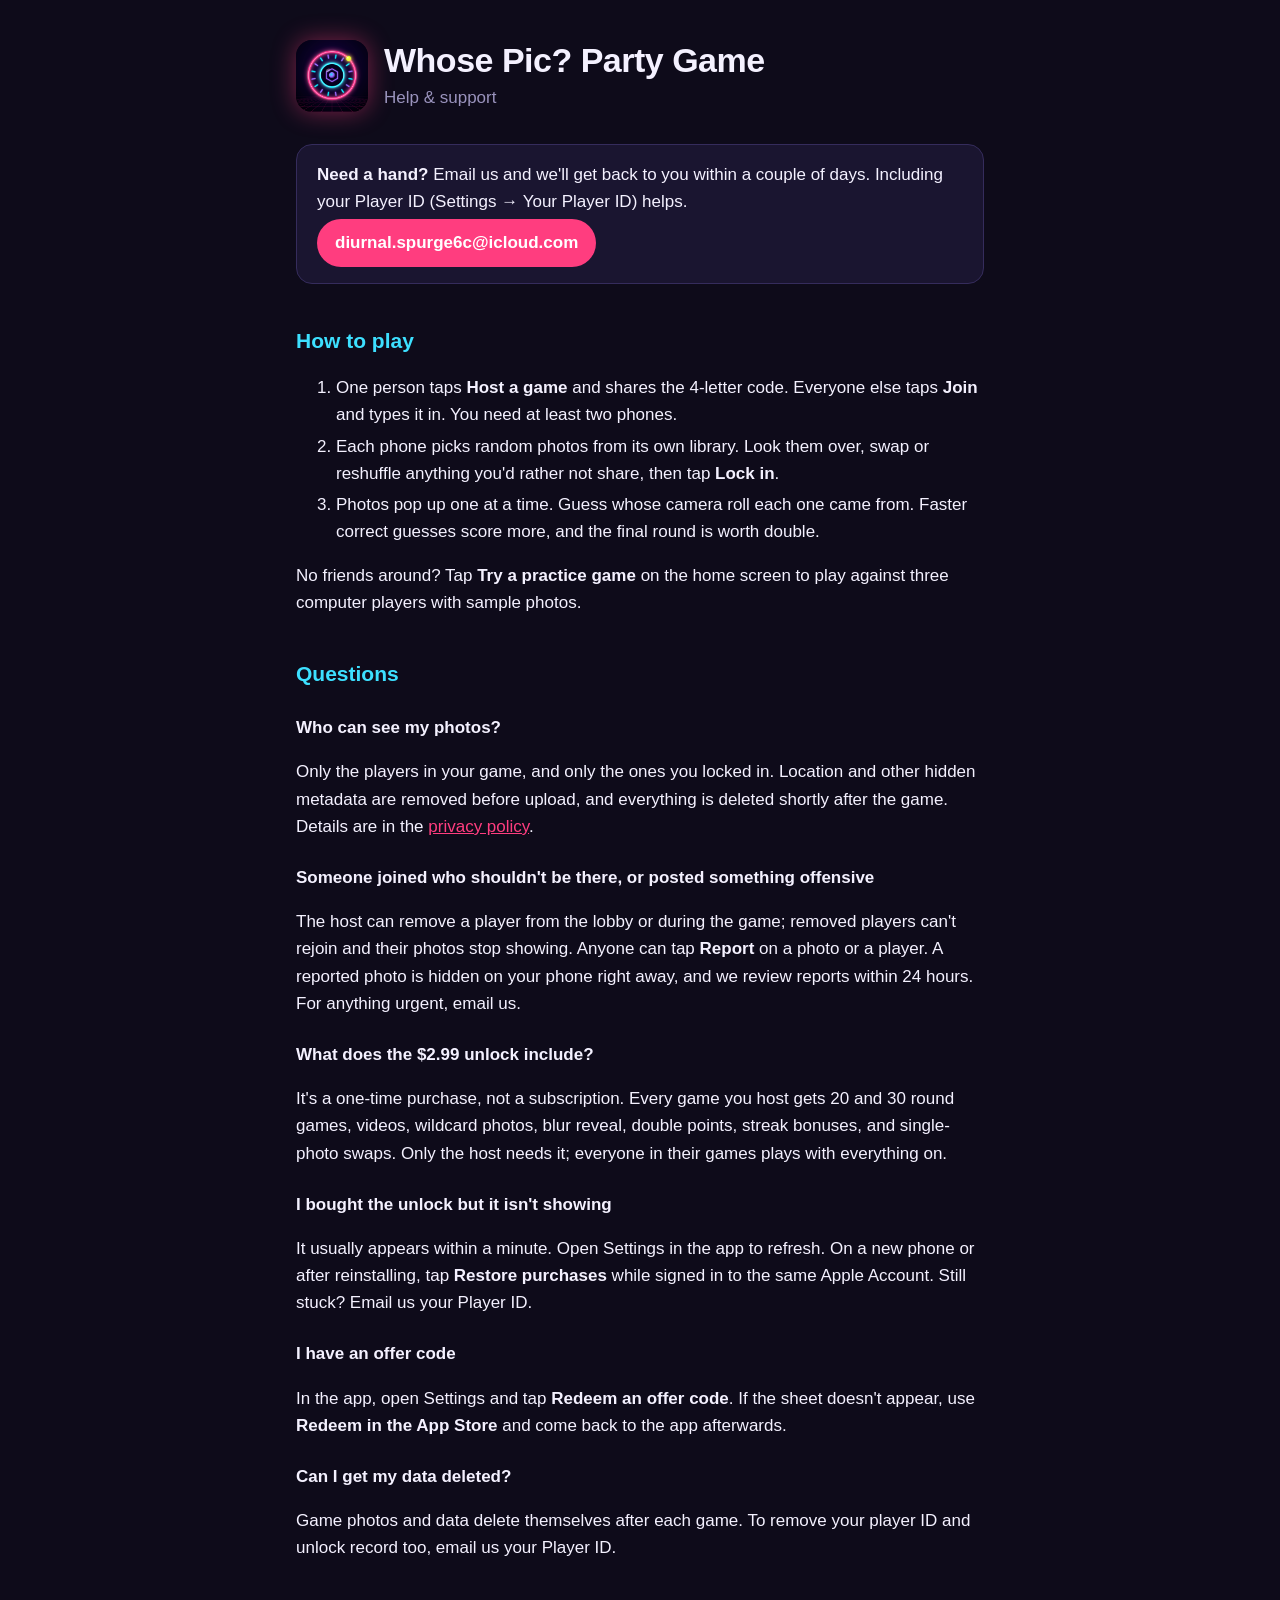
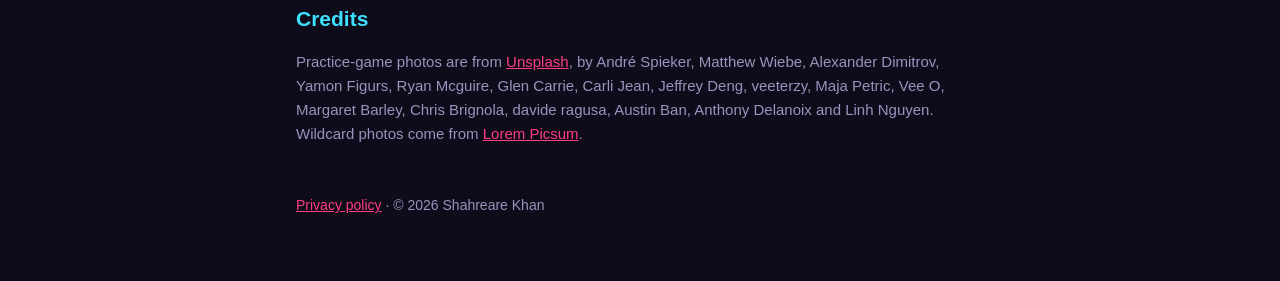
==== index.html @ dfe9517f "Add the support and privacy policy pages Static pages for App Store Connect's Support URL and Privac" ====
<!doctype html>
<html lang="en">
<head>
  <meta charset="utf-8">
  <meta name="viewport" content="width=device-width, initial-scale=1">
  <title>Whose Pic? Help</title>
  <meta name="description" content="Help and support for Whose Pic? Party Game: how to play, purchases, privacy and contact.">
  <link rel="stylesheet" href="style.css">
  <link rel="icon" href="icon.png">
</head>
<body>
<main>
  <header>
    <img src="icon.png" alt="Whose Pic? app icon">
    <div>
      <h1>Whose Pic? Party Game</h1>
      <p>Help &amp; support</p>
    </div>
  </header>

  <div class="card">
    <strong>Need a hand?</strong> Email us and we'll get back to you within a couple of days. Including your Player ID (Settings → Your Player ID) helps.<br>
    <a class="contact" href="mailto:diurnal.spurge6c@icloud.com">diurnal.spurge6c@icloud.com</a>
  </div>

  <h2>How to play</h2>
  <ol>
    <li>One person taps <strong>Host a game</strong> and shares the 4-letter code. Everyone else taps <strong>Join</strong> and types it in. You need at least two phones.</li>
    <li>Each phone picks random photos from its own library. Look them over, swap or reshuffle anything you'd rather not share, then tap <strong>Lock in</strong>.</li>
    <li>Photos pop up one at a time. Guess whose camera roll each one came from. Faster correct guesses score more, and the final round is worth double.</li>
  </ol>
  <p>No friends around? Tap <strong>Try a practice game</strong> on the home screen to play against three computer players with sample photos.</p>

  <h2>Questions</h2>

  <h3>Who can see my photos?</h3>
  <p>Only the players in your game, and only the ones you locked in. Location and other hidden metadata are removed before upload, and everything is deleted shortly after the game. Details are in the <a href="privacy/">privacy policy</a>.</p>

  <h3>Someone joined who shouldn't be there, or posted something offensive</h3>
  <p>The host can remove a player from the lobby or during the game; removed players can't rejoin and their photos stop showing. Anyone can tap <strong>Report</strong> on a photo or a player. A reported photo is hidden on your phone right away, and we review reports within 24 hours. For anything urgent, email us.</p>

  <h3>What does the $2.99 unlock include?</h3>
  <p>It's a one-time purchase, not a subscription. Every game you host gets 20 and 30 round games, videos, wildcard photos, blur reveal, double points, streak bonuses, and single-photo swaps. Only the host needs it; everyone in their games plays with everything on.</p>

  <h3>I bought the unlock but it isn't showing</h3>
  <p>It usually appears within a minute. Open Settings in the app to refresh. On a new phone or after reinstalling, tap <strong>Restore purchases</strong> while signed in to the same Apple Account. Still stuck? Email us your Player ID.</p>

  <h3>I have an offer code</h3>
  <p>In the app, open Settings and tap <strong>Redeem an offer code</strong>. If the sheet doesn't appear, use <strong>Redeem in the App Store</strong> and come back to the app afterwards.</p>

  <h3>Can I get my data deleted?</h3>
  <p>Game photos and data delete themselves after each game. To remove your player ID and unlock record too, email us your Player ID.</p>

  <h2>Credits</h2>
  <p class="muted">Practice-game photos are from <a href="https://unsplash.com">Unsplash</a>, by André Spieker, Matthew Wiebe, Alexander Dimitrov, Yamon Figurs, Ryan Mcguire, Glen Carrie, Carli Jean, Jeffrey Deng, veeterzy, Maja Petric, Vee O, Margaret Barley, Chris Brignola, davide ragusa, Austin Ban, Anthony Delanoix and Linh Nguyen. Wildcard photos come from <a href="https://picsum.photos">Lorem Picsum</a>.</p>

  <footer><a href="privacy/">Privacy policy</a> · © 2026 Shahreare Khan</footer>
</main>
</body>
</html>
---- style.css ----
:root {
  --bg: #0e0b1a;
  --surface: #1a1530;
  --border: #352c5c;
  --text: #f4f1ff;
  --muted: #9a93bd;
  --accent: #ff3d7f;
  --cyan: #3de0ff;
  --gold: #ffc43d;
}

* { box-sizing: border-box; }

body {
  margin: 0;
  background: var(--bg);
  color: var(--text);
  font: 17px/1.6 -apple-system, BlinkMacSystemFont, "Segoe UI", Roboto, Helvetica, Arial, sans-serif;
}

main {
  max-width: 720px;
  margin: 0 auto;
  padding: 40px 16px 64px;
}

header {
  display: flex;
  align-items: center;
  gap: 16px;
  margin-bottom: 32px;
}

header img {
  width: 72px;
  height: 72px;
  border-radius: 16px;
  box-shadow: 0 0 24px rgba(255, 61, 127, 0.45);
}

h1 {
  margin: 0;
  font-size: 34px;
  line-height: 1.15;
  letter-spacing: -0.5px;
}

h1 + p { margin: 4px 0 0; color: var(--muted); }

h2 {
  margin: 40px 0 8px;
  font-size: 21px;
  color: var(--cyan);
}

h3 { margin: 24px 0 4px; font-size: 17px; }

a { color: var(--accent); }

.card {
  background: var(--surface);
  border: 1px solid var(--border);
  border-radius: 16px;
  padding: 16px 20px;
  margin: 16px 0;
}

.contact {
  display: inline-block;
  margin-top: 4px;
  padding: 10px 18px;
  border-radius: 999px;
  background: var(--accent);
  color: #fff;
  font-weight: 700;
  text-decoration: none;
  word-break: break-all;
}

ul { padding-left: 22px; }
li { margin: 4px 0; }

table {
  width: 100%;
  border-collapse: collapse;
  font-size: 15px;
}

th, td {
  text-align: left;
  vertical-align: top;
  padding: 8px 8px 8px 0;
  border-bottom: 1px solid var(--border);
}

th { color: var(--muted); font-weight: 600; }

.muted { color: var(--muted); font-size: 15px; }

footer {
  margin-top: 48px;
  color: var(--muted);
  font-size: 14px;
}
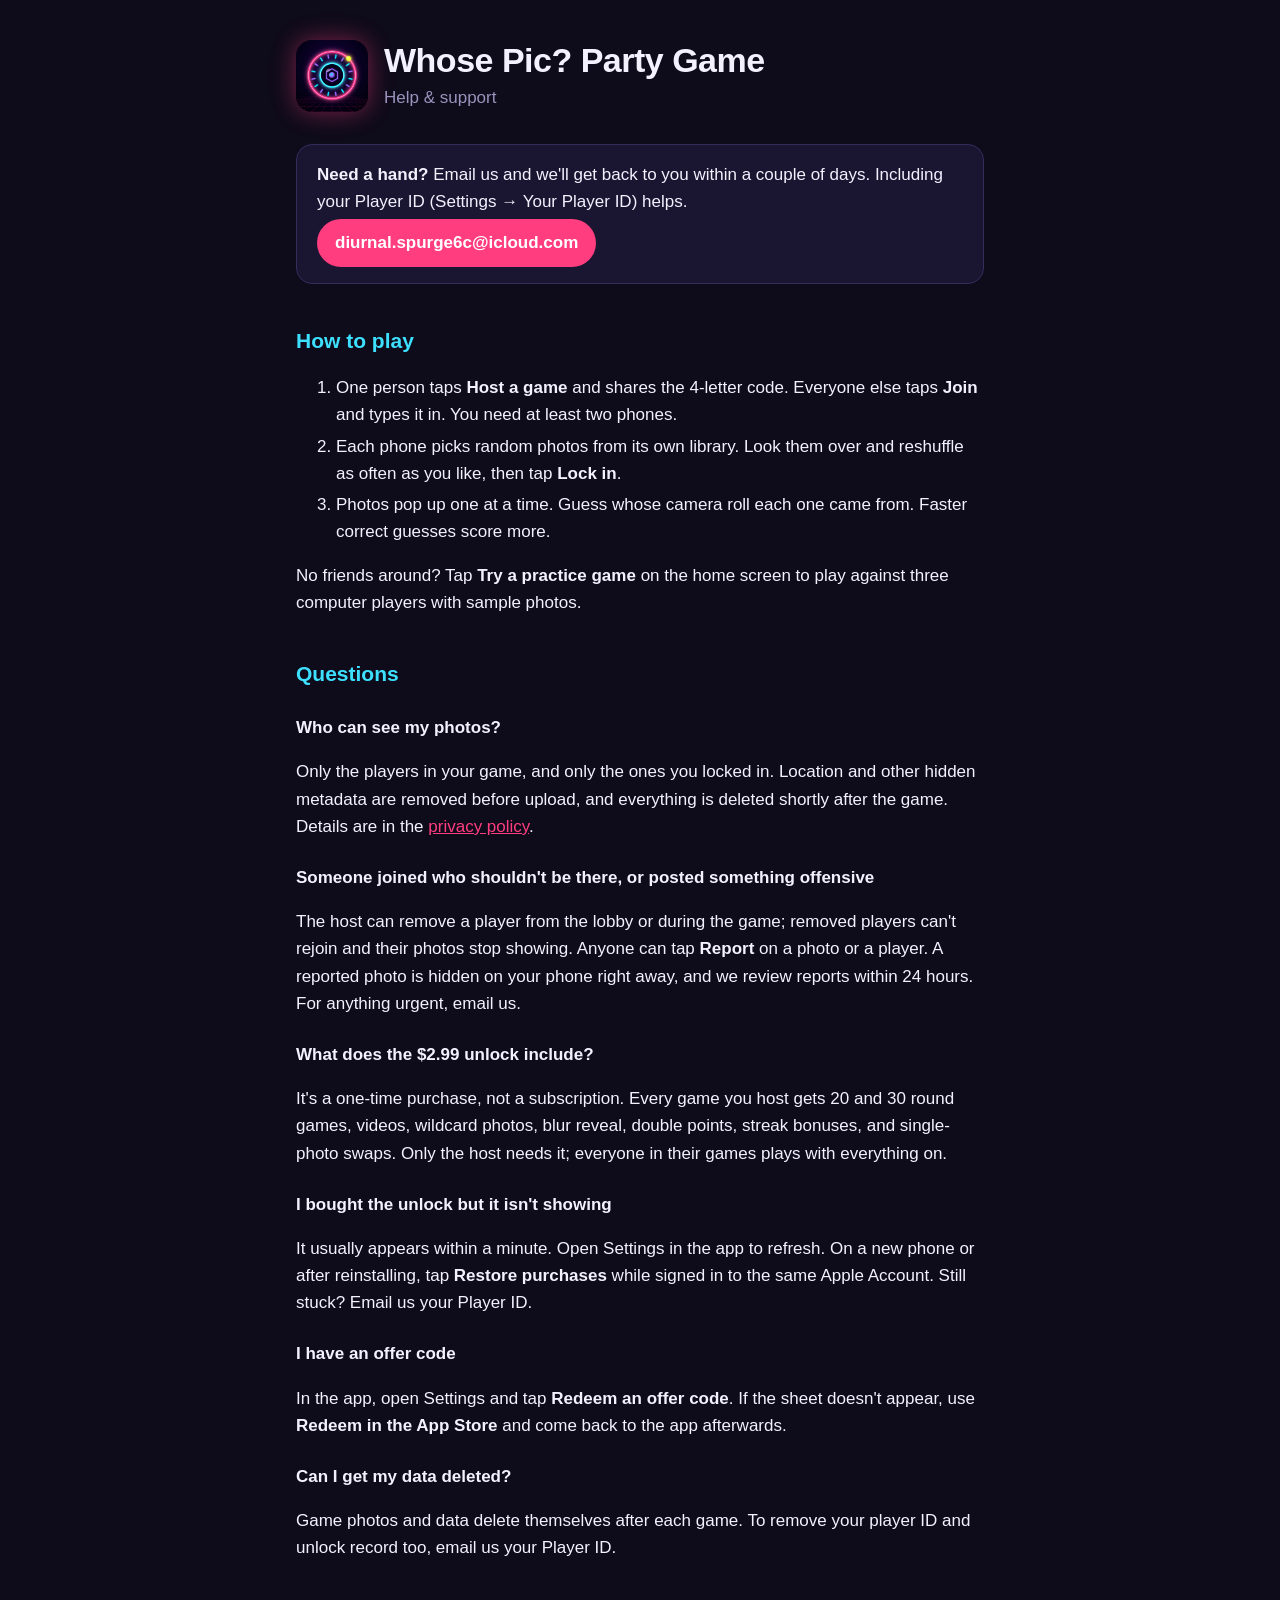
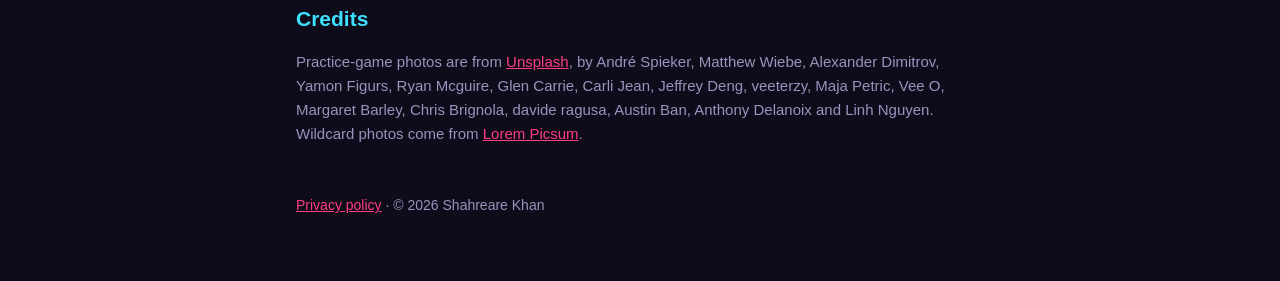
==== commit dbfd93c2: "Fix the listing and site copy: swaps and 2x rounds are part of the unlock Free players reshuffle; si" ====
--- a/index.html
+++ b/index.html
@@ -26,8 +26,8 @@
   <h2>How to play</h2>
   <ol>
     <li>One person taps <strong>Host a game</strong> and shares the 4-letter code. Everyone else taps <strong>Join</strong> and types it in. You need at least two phones.</li>
-    <li>Each phone picks random photos from its own library. Look them over, swap or reshuffle anything you'd rather not share, then tap <strong>Lock in</strong>.</li>
-    <li>Photos pop up one at a time. Guess whose camera roll each one came from. Faster correct guesses score more, and the final round is worth double.</li>
+    <li>Each phone picks random photos from its own library. Look them over and reshuffle as often as you like, then tap <strong>Lock in</strong>.</li>
+    <li>Photos pop up one at a time. Guess whose camera roll each one came from. Faster correct guesses score more.</li>
   </ol>
   <p>No friends around? Tap <strong>Try a practice game</strong> on the home screen to play against three computer players with sample photos.</p>
 
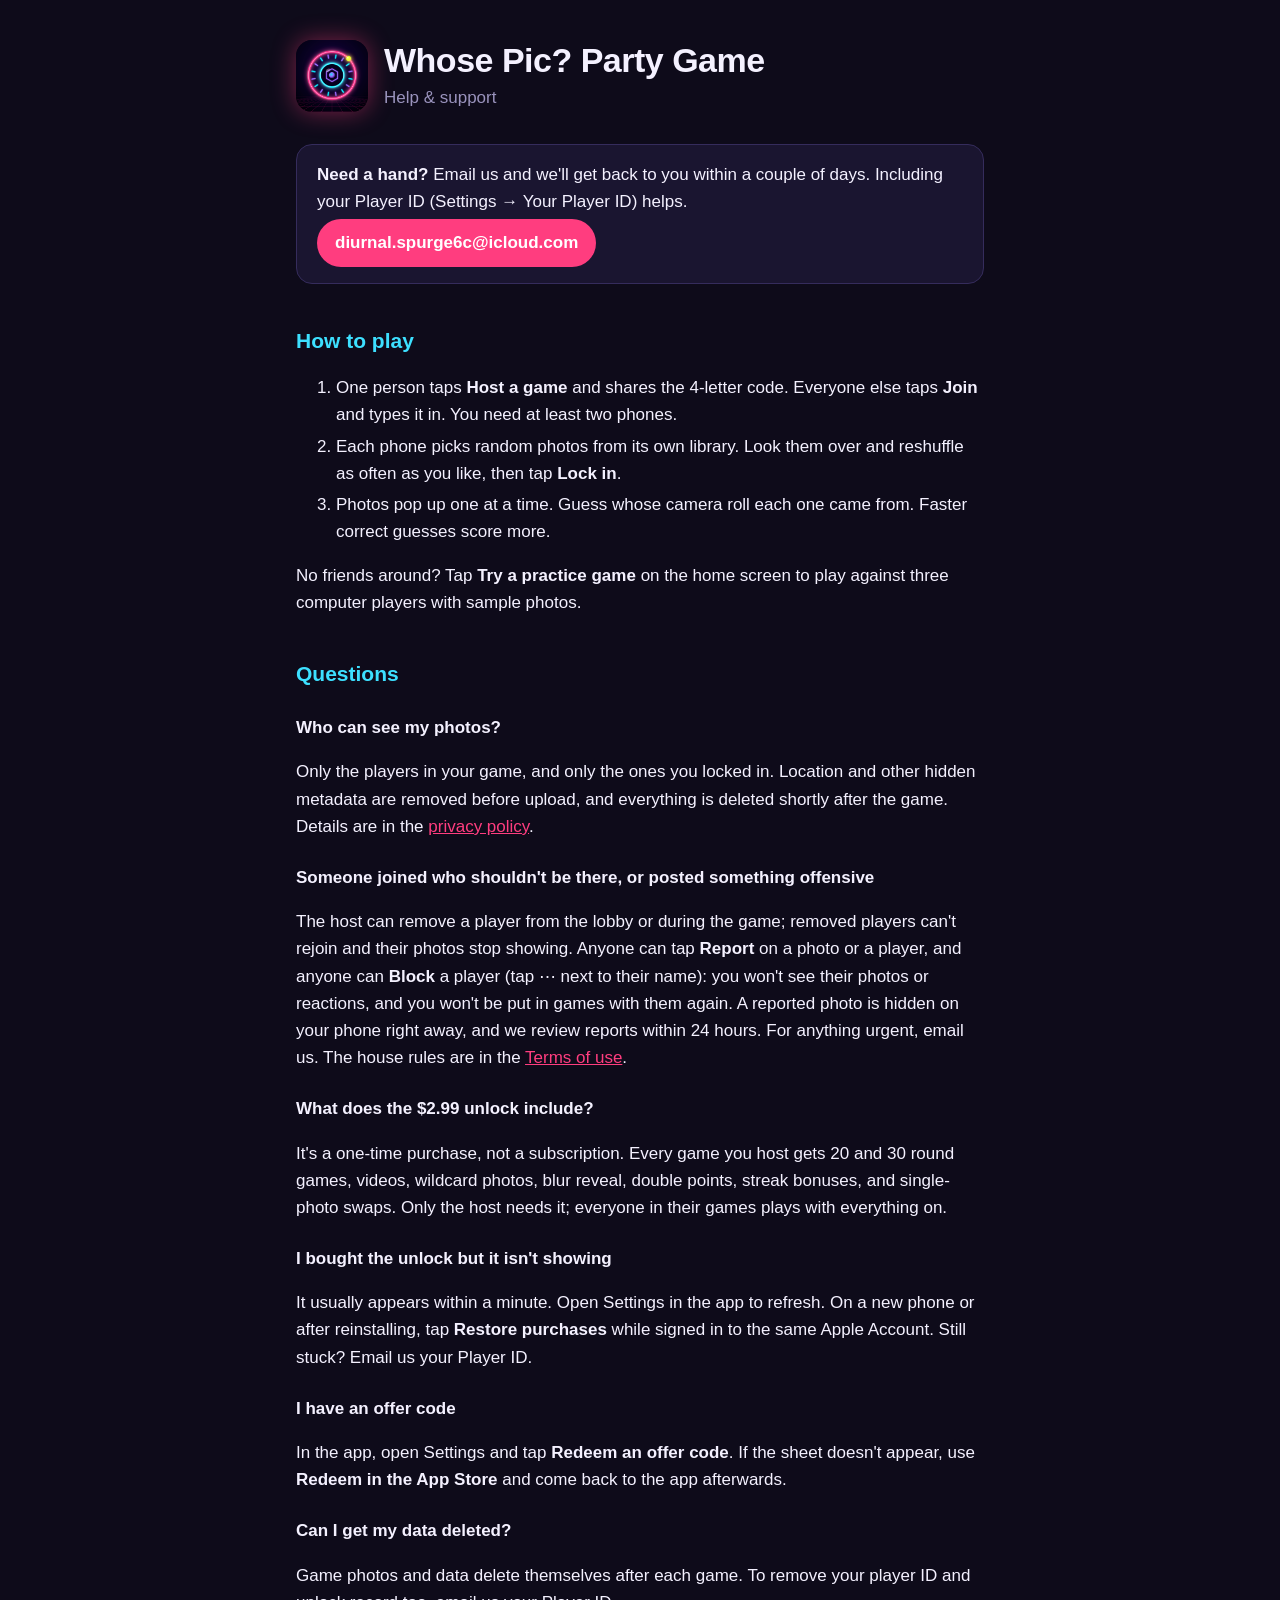
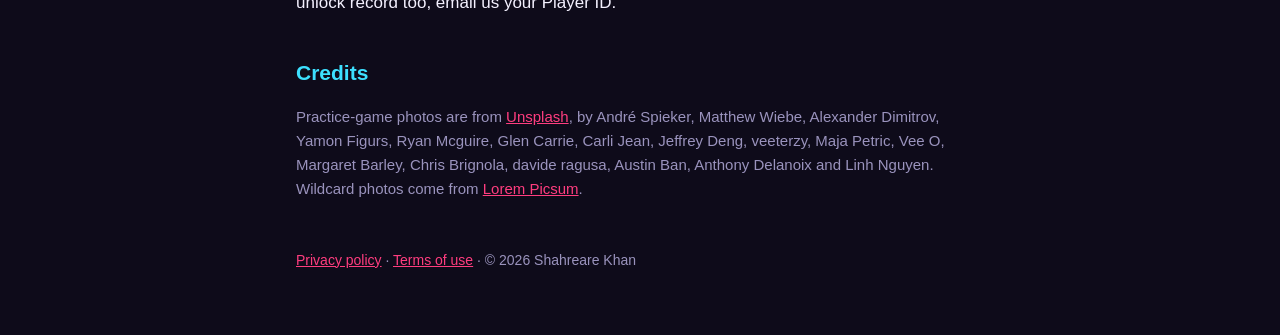
==== commit aad91f88: "Add the Terms of use page; mention blocking on the help and privacy pages Co-Authored-By: Claude Opu" ====
--- a/index.html
+++ b/index.html
@@ -37,7 +37,7 @@
   <p>Only the players in your game, and only the ones you locked in. Location and other hidden metadata are removed before upload, and everything is deleted shortly after the game. Details are in the <a href="privacy/">privacy policy</a>.</p>
 
   <h3>Someone joined who shouldn't be there, or posted something offensive</h3>
-  <p>The host can remove a player from the lobby or during the game; removed players can't rejoin and their photos stop showing. Anyone can tap <strong>Report</strong> on a photo or a player. A reported photo is hidden on your phone right away, and we review reports within 24 hours. For anything urgent, email us.</p>
+  <p>The host can remove a player from the lobby or during the game; removed players can't rejoin and their photos stop showing. Anyone can tap <strong>Report</strong> on a photo or a player, and anyone can <strong>Block</strong> a player (tap ⋯ next to their name): you won't see their photos or reactions, and you won't be put in games with them again. A reported photo is hidden on your phone right away, and we review reports within 24 hours. For anything urgent, email us. The house rules are in the <a href="terms/">Terms of use</a>.</p>
 
   <h3>What does the $2.99 unlock include?</h3>
   <p>It's a one-time purchase, not a subscription. Every game you host gets 20 and 30 round games, videos, wildcard photos, blur reveal, double points, streak bonuses, and single-photo swaps. Only the host needs it; everyone in their games plays with everything on.</p>
@@ -54,7 +54,7 @@
   <h2>Credits</h2>
   <p class="muted">Practice-game photos are from <a href="https://unsplash.com">Unsplash</a>, by André Spieker, Matthew Wiebe, Alexander Dimitrov, Yamon Figurs, Ryan Mcguire, Glen Carrie, Carli Jean, Jeffrey Deng, veeterzy, Maja Petric, Vee O, Margaret Barley, Chris Brignola, davide ragusa, Austin Ban, Anthony Delanoix and Linh Nguyen. Wildcard photos come from <a href="https://picsum.photos">Lorem Picsum</a>.</p>
 
-  <footer><a href="privacy/">Privacy policy</a> · © 2026 Shahreare Khan</footer>
+  <footer><a href="privacy/">Privacy policy</a> · <a href="terms/">Terms of use</a> · © 2026 Shahreare Khan</footer>
 </main>
 </body>
 </html>
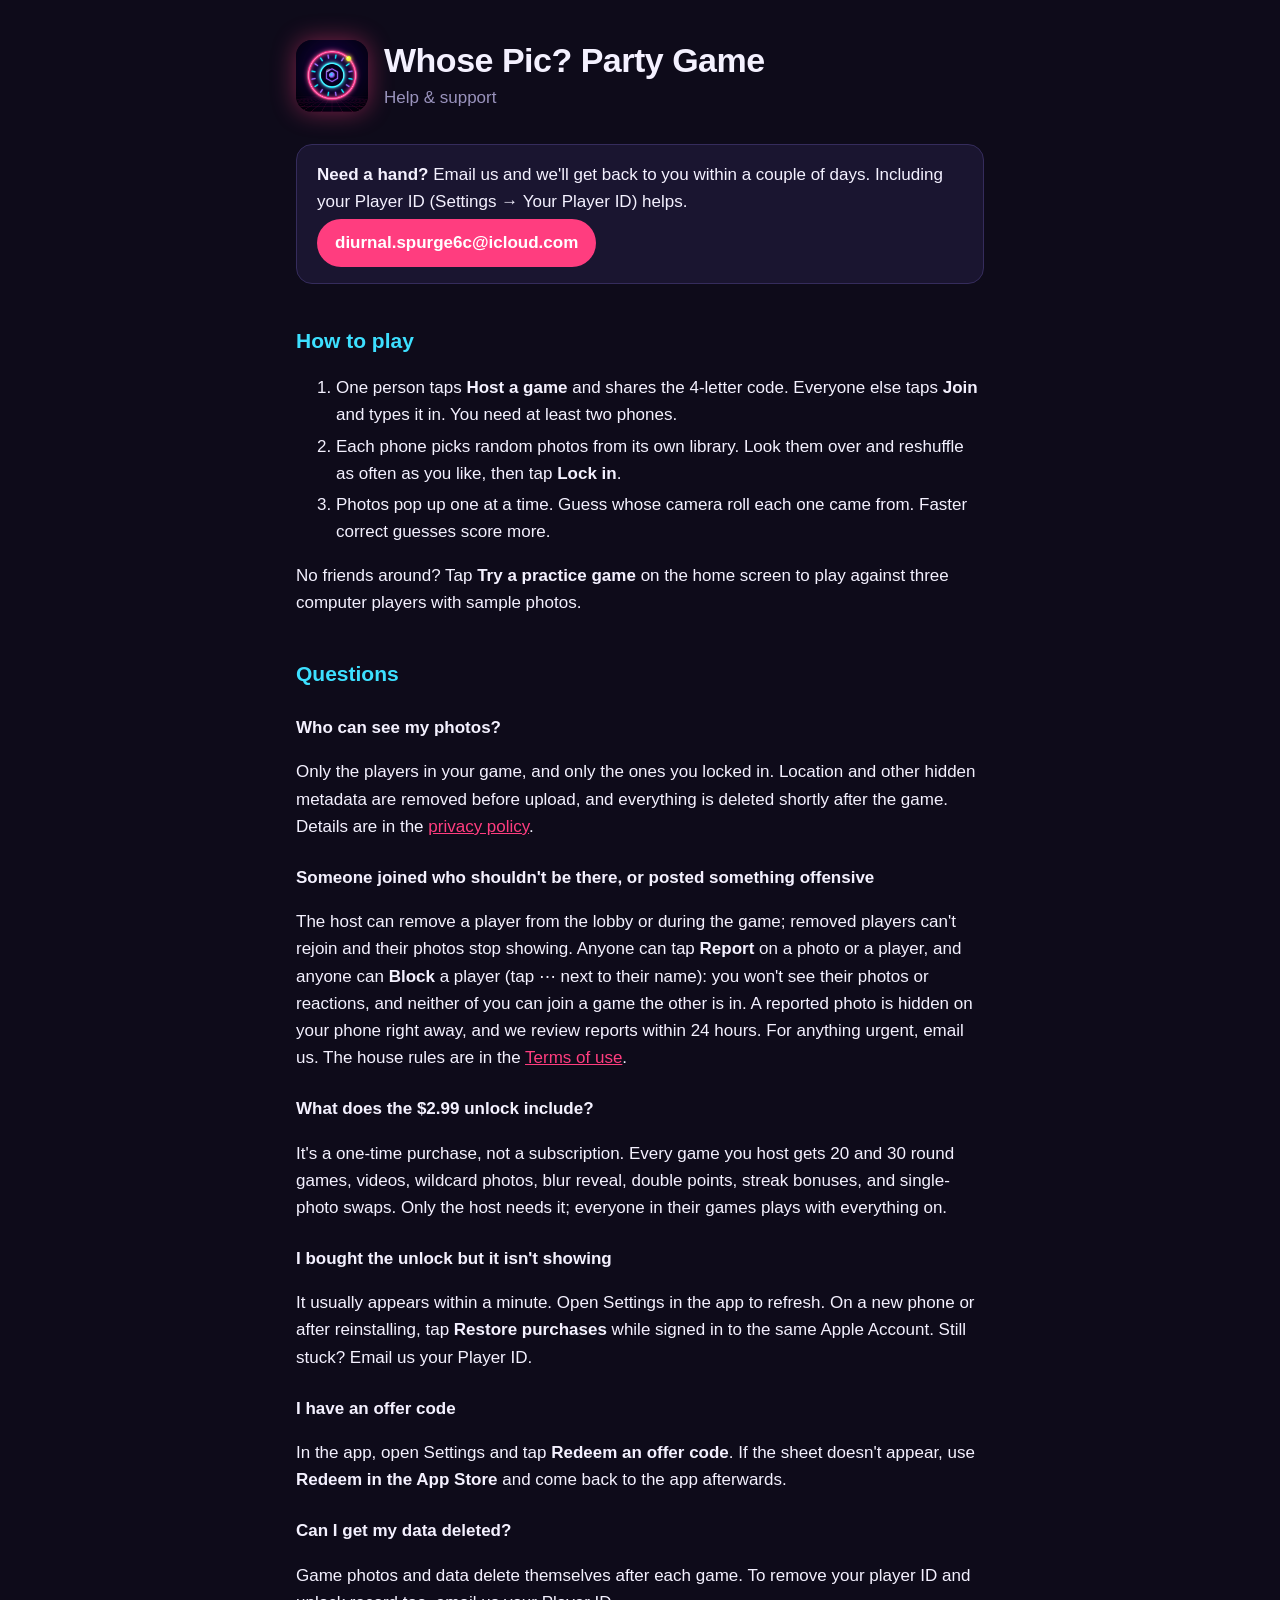
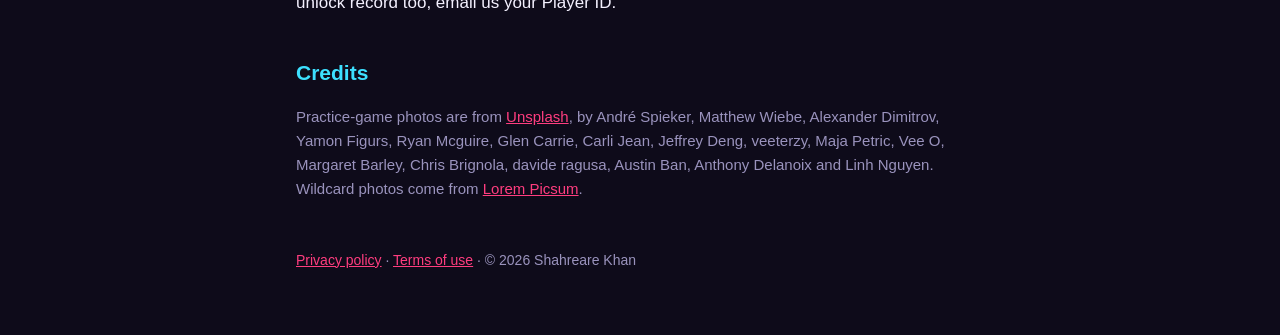
==== commit e1297d49: "Block copy says what the server enforces: neither player can join a game the other is in The privacy" ====
--- a/index.html
+++ b/index.html
@@ -37,7 +37,7 @@
   <p>Only the players in your game, and only the ones you locked in. Location and other hidden metadata are removed before upload, and everything is deleted shortly after the game. Details are in the <a href="privacy/">privacy policy</a>.</p>
 
   <h3>Someone joined who shouldn't be there, or posted something offensive</h3>
-  <p>The host can remove a player from the lobby or during the game; removed players can't rejoin and their photos stop showing. Anyone can tap <strong>Report</strong> on a photo or a player, and anyone can <strong>Block</strong> a player (tap ⋯ next to their name): you won't see their photos or reactions, and you won't be put in games with them again. A reported photo is hidden on your phone right away, and we review reports within 24 hours. For anything urgent, email us. The house rules are in the <a href="terms/">Terms of use</a>.</p>
+  <p>The host can remove a player from the lobby or during the game; removed players can't rejoin and their photos stop showing. Anyone can tap <strong>Report</strong> on a photo or a player, and anyone can <strong>Block</strong> a player (tap ⋯ next to their name): you won't see their photos or reactions, and neither of you can join a game the other is in. A reported photo is hidden on your phone right away, and we review reports within 24 hours. For anything urgent, email us. The house rules are in the <a href="terms/">Terms of use</a>.</p>
 
   <h3>What does the $2.99 unlock include?</h3>
   <p>It's a one-time purchase, not a subscription. Every game you host gets 20 and 30 round games, videos, wildcard photos, blur reveal, double points, streak bonuses, and single-photo swaps. Only the host needs it; everyone in their games plays with everything on.</p>
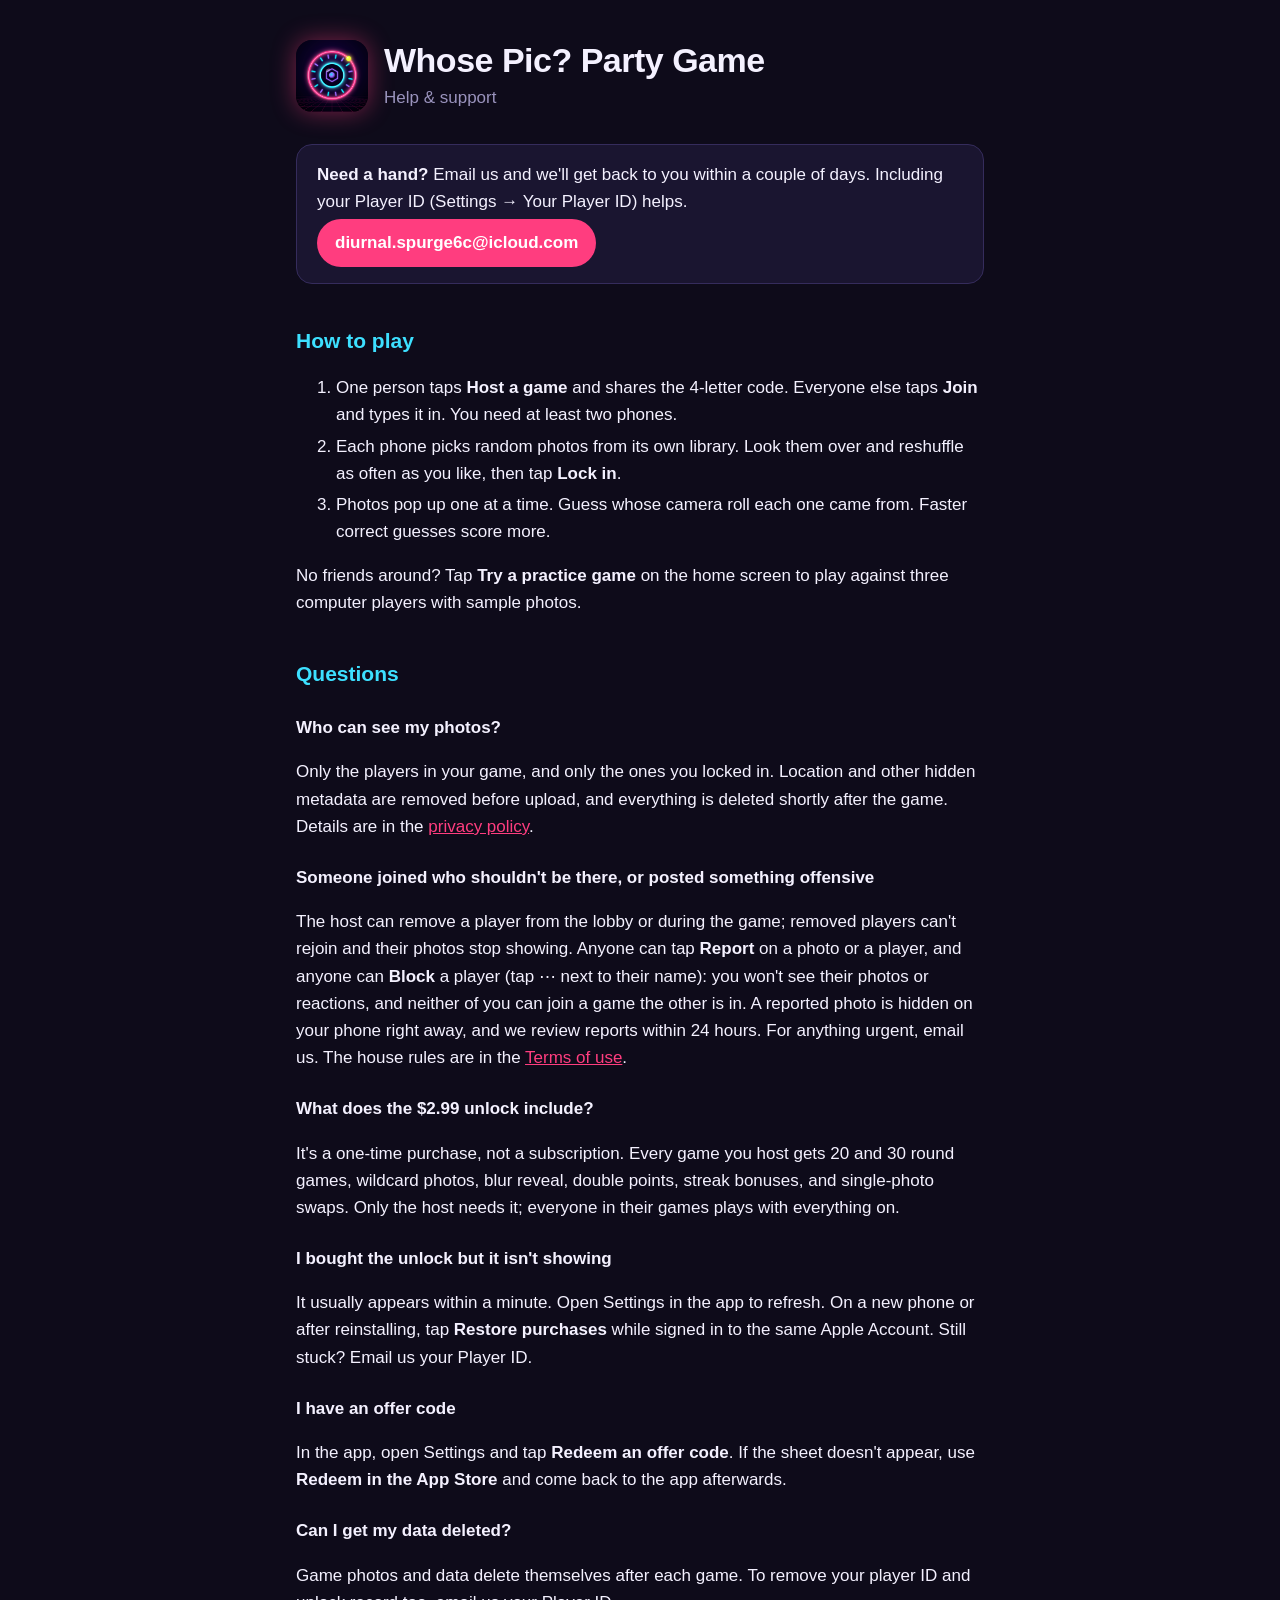
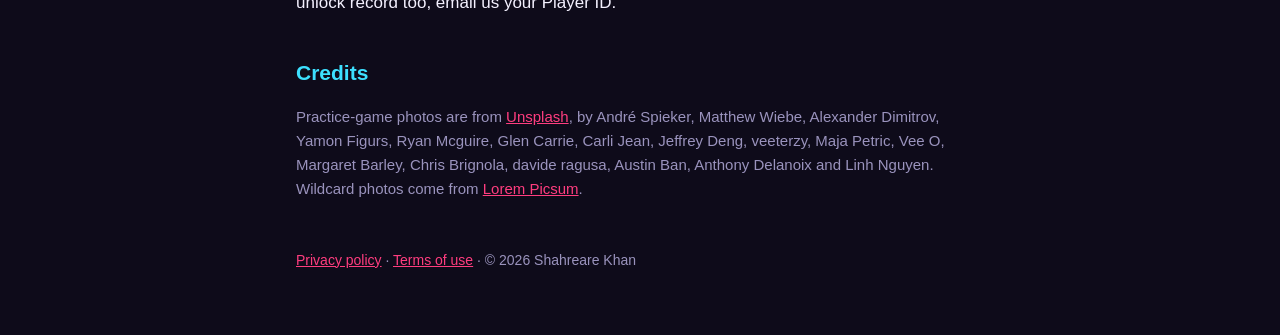
==== commit ccff3b9d: "Turn videos off for 1.0 Clips were glitchy on some phones, so 1.0 is photos only: the server forces " ====
--- a/index.html
+++ b/index.html
@@ -40,7 +40,7 @@
   <p>The host can remove a player from the lobby or during the game; removed players can't rejoin and their photos stop showing. Anyone can tap <strong>Report</strong> on a photo or a player, and anyone can <strong>Block</strong> a player (tap ⋯ next to their name): you won't see their photos or reactions, and neither of you can join a game the other is in. A reported photo is hidden on your phone right away, and we review reports within 24 hours. For anything urgent, email us. The house rules are in the <a href="terms/">Terms of use</a>.</p>
 
   <h3>What does the $2.99 unlock include?</h3>
-  <p>It's a one-time purchase, not a subscription. Every game you host gets 20 and 30 round games, videos, wildcard photos, blur reveal, double points, streak bonuses, and single-photo swaps. Only the host needs it; everyone in their games plays with everything on.</p>
+  <p>It's a one-time purchase, not a subscription. Every game you host gets 20 and 30 round games, wildcard photos, blur reveal, double points, streak bonuses, and single-photo swaps. Only the host needs it; everyone in their games plays with everything on.</p>
 
   <h3>I bought the unlock but it isn't showing</h3>
   <p>It usually appears within a minute. Open Settings in the app to refresh. On a new phone or after reinstalling, tap <strong>Restore purchases</strong> while signed in to the same Apple Account. Still stuck? Email us your Player ID.</p>
